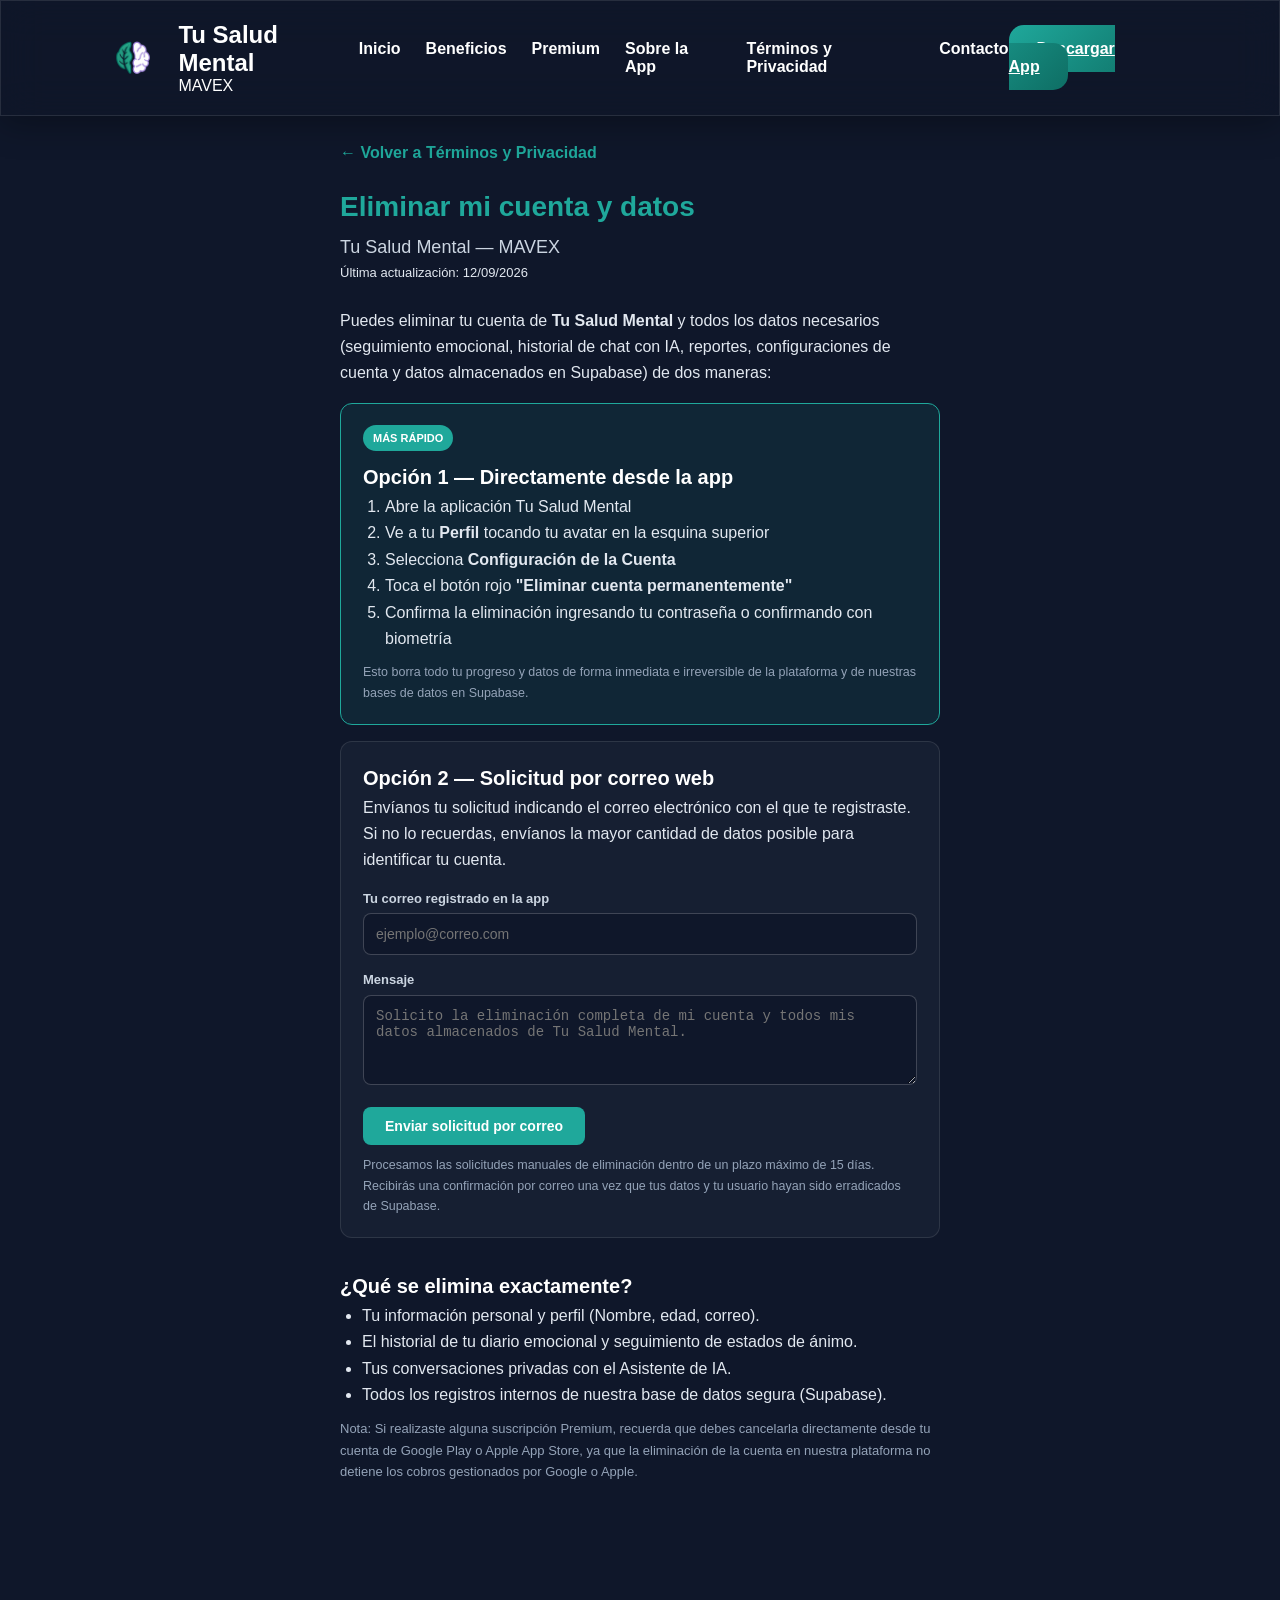
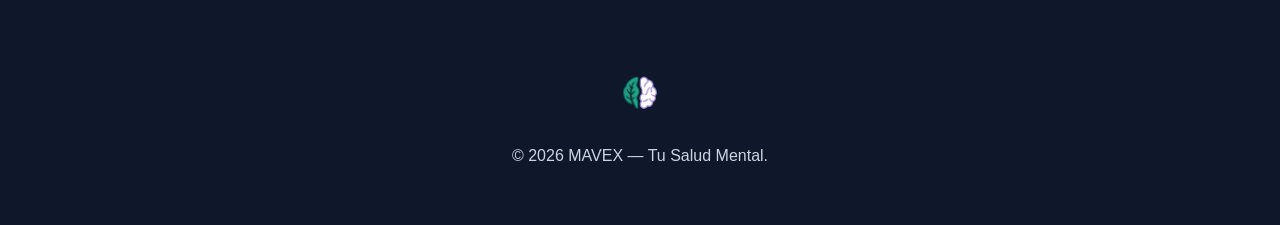
==== eliminar_cuenta.html @ bd8d9596 "Add files via upload" ====
<!DOCTYPE html>
<html lang="es">
<head>
<meta charset="UTF-8">
<meta name="viewport" content="width=device-width, initial-scale=1.0">
<title>Eliminar mi cuenta y datos — Tu Salud Mental</title>
<link rel="icon" href="assets/brain-icon.png" type="image/png">
<link rel="stylesheet" href="css/style.css">
<link rel="stylesheet" href="css/legal.css">
<style>
  .delete-container {
    max-width: 640px;
    margin: 0 auto;
    padding: 140px 20px 60px;
    line-height: 1.65;
  }
  .delete-container h1 {
    font-size: 28px;
    margin-bottom: 4px;
    color: var(--primary);
  }
  .delete-container h2 {
    font-size: 20px;
    margin-top: 32px;
    color: #FFFFFF;
  }
  .updated {
    color: #94A3B8;
    font-size: 13px;
    margin-bottom: 24px;
  }
  .option-box {
    background: rgba(30,41,59,.5);
    border-radius: 12px;
    padding: 20px 22px;
    margin: 16px 0;
    border: 1px solid rgba(255,255,255,.1);
  }
  .option-box.recommended {
    background: rgba(31,168,155,.1);
    border: 1px solid var(--primary);
  }
  .badge-delete {
    display: inline-block;
    background: var(--primary);
    color: #fff;
    font-size: 11px;
    font-weight: 700;
    padding: 4px 10px;
    border-radius: 999px;
    margin-bottom: 10px;
  }
  .delete-container ol {
    padding-left: 22px;
    color: #E2E8F0;
  }
  .delete-container p {
    color: #E2E8F0;
  }
  .delete-container a {
    color: var(--primary);
    text-decoration: none;
    font-weight: 600;
  }
  .delete-container label {
    display: block;
    font-size: 13px;
    font-weight: 700;
    margin: 14px 0 4px;
    color: #CBD5E1;
  }
  .delete-container input, .delete-container textarea {
    width: 100%;
    box-sizing: border-box;
    padding: 12px;
    border: 1px solid rgba(255,255,255,.2);
    border-radius: 8px;
    background: #0F172A;
    color: #FFF;
    font-size: 14px;
  }
  .btn-submit {
    display: inline-block;
    margin-top: 14px;
    background: var(--primary);
    color: #fff;
    padding: 11px 22px;
    border-radius: 8px;
    text-decoration: none;
    font-weight: 700;
    font-size: 14px;
    border: none;
    cursor: pointer;
    transition: .3s;
  }
  .btn-submit:hover {
    background: var(--dark);
    transform: translateY(-2px);
  }
  .fineprint {
    font-size: 12.5px !important;
    color: #94A3B8 !important;
    margin-top: 10px;
  }
</style>
</head>
<body>

<header class="navbar glass">
  <div class="logo-container">
    <img src="assets/TuSaludMental.png" class="logo" alt="Logo">
    <div>
      <h2>Tu Salud Mental</h2>
      <span>MAVEX</span>
    </div>
  </div>

  <nav>
    <a href="index.html#inicio">Inicio</a>
    <a href="index.html#beneficios">Beneficios</a>
    <a href="index.html#premium">Premium</a>
    <a href="about.html">Sobre la App</a>
    <a href="legal.html">Términos y Privacidad</a>
    <a href="contact.html">Contacto</a>
  </nav>

  <div class="nav-buttons">
    <a href="#" class="btn-primary">Descargar App</a>
  </div>
</header>

<div class="delete-container">
  <p style="margin-bottom:18px;">
    <a href="legal.html">← Volver a Términos y Privacidad</a>
  </p>

  <h1>Eliminar mi cuenta y datos</h1>
  <p style="font-size:18px; margin-top:-2px; color:#CBD5E1;">Tu Salud Mental — MAVEX</p>
  <p class="updated">Última actualización: 12/09/2026</p>

  <p>Puedes eliminar tu cuenta de <strong>Tu Salud Mental</strong> y todos los datos necesarios (seguimiento emocional, historial de chat con IA, reportes, configuraciones de cuenta y datos almacenados en Supabase) de dos maneras:</p>

  <div class="option-box recommended">
    <span class="badge-delete">MÁS RÁPIDO</span>
    <h2 style="margin-top:0;">Opción 1 — Directamente desde la app</h2>
    <ol>
      <li>Abre la aplicación Tu Salud Mental</li>
      <li>Ve a tu <strong>Perfil</strong> tocando tu avatar en la esquina superior</li>
      <li>Selecciona <strong>Configuración de la Cuenta</strong></li>
      <li>Toca el botón rojo <strong>"Eliminar cuenta permanentemente"</strong></li>
      <li>Confirma la eliminación ingresando tu contraseña o confirmando con biometría</li>
    </ol>
    <p class="fineprint">Esto borra todo tu progreso y datos de forma inmediata e irreversible de la plataforma y de nuestras bases de datos en Supabase.</p>
  </div>

  <div class="option-box">
    <h2 style="margin-top:0;">Opción 2 — Solicitud por correo web</h2>
    <p>Envíanos tu solicitud indicando el correo electrónico con el que te registraste. Si no lo recuerdas, envíanos la mayor cantidad de datos posible para identificar tu cuenta.</p>

    <label for="emailField">Tu correo registrado en la app</label>
    <input type="email" id="emailField" placeholder="ejemplo@correo.com">

    <label for="msgField">Mensaje</label>
    <textarea id="msgField" rows="4" placeholder="Solicito la eliminación completa de mi cuenta y todos mis datos almacenados de Tu Salud Mental."></textarea>

    <button class="btn-submit" onclick="sendRequest()">Enviar solicitud por correo</button>
    <p class="fineprint">Procesamos las solicitudes manuales de eliminación dentro de un plazo máximo de 15 días. Recibirás una confirmación por correo una vez que tus datos y tu usuario hayan sido erradicados de Supabase.</p>
  </div>

  <h2>¿Qué se elimina exactamente?</h2>
  <ul style="padding-left:22px; color:#E2E8F0;">
    <li>Tu información personal y perfil (Nombre, edad, correo).</li>
    <li>El historial de tu diario emocional y seguimiento de estados de ánimo.</li>
    <li>Tus conversaciones privadas con el Asistente de IA.</li>
    <li>Todos los registros internos de nuestra base de datos segura (Supabase).</li>
  </ul>
  <p style="font-size:13px; color:#94A3B8; margin-top:10px;">
    Nota: Si realizaste alguna suscripción Premium, recuerda que debes cancelarla directamente desde tu cuenta de Google Play o Apple App Store, ya que la eliminación de la cuenta en nuestra plataforma no detiene los cobros gestionados por Google o Apple.
  </p>
</div>

<footer>
  <div class="footer-logo">
    <img src="assets/TuSaludMental.png" alt="Logo MAVEX" style="width:60px;">
  </div>
  <p style="color:#CBD5E1; margin-top:20px;">
    © 2026 MAVEX — Tu Salud Mental.
  </p>
</footer>

<script>
function sendRequest(){
  var email = document.getElementById('emailField').value.trim();
  var msg = document.getElementById('msgField').value.trim() || 'Solicito la eliminación completa de mi cuenta y todos mis datos almacenados de Tu Salud Mental.';
  var body = msg + (email ? ('\n\nCorreo registrado: ' + email) : '');
  var mailto = 'mailto:mavexsoporte@gmail.com?subject=' + encodeURIComponent('Solicitud de eliminación de cuenta - Tu Salud Mental') + '&body=' + encodeURIComponent(body);
  window.location.href = mailto;
}
</script>

<script src="js/main.js"></script>
</body>
</html>
---- css/style.css ----
*{
  margin:0;
  padding:0;
  box-sizing:border-box;
}

body{
  font-family:'Inter',sans-serif;
  background:#0F172A;
  color:#FFFFFF;
  overflow-x:hidden;
}

:root{
  --primary:#1FA89B;
  --dark:#0E6E64;
  --purple:#8E7CFF;
  --light:#FFFFFF;
  --bg:#0F172A;
  --black:#FFFFFF;
}

.navbar{
  position:fixed;
  top:0;
  width:100%;
  display:flex;
  justify-content:space-between;
  align-items:center;
  padding:20px 8%;
  z-index:999;
}

.glass{
  backdrop-filter:blur(20px);
  -webkit-backdrop-filter:blur(20px);
  background:rgba(15,23,42,.4);
  border:1px solid rgba(255,255,255,.1);
  box-shadow:0 8px 32px rgba(0,0,0,.3);
  border-radius:16px;
}

.navbar.glass {
  border-radius:0;
}

.logo{
  width:60px;
  border-radius:12px;
}
.logo-container{
  display:flex;
  align-items:center;
  gap:15px;
}

nav{
  display:flex;
  gap:25px;
}

nav a{
  text-decoration:none;
  color:#FFFFFF;
  font-weight:600;
}

.hero{
  min-height:100vh;
  display:flex;
  align-items:center;
  justify-content:space-between;
  padding:120px 8%;
  gap:50px;
}


.badge{
  background:rgba(31,168,155,.1);
  color:var(--primary);
  padding:10px 18px;
  border-radius:999px;
  font-weight:700;
  display: inline-block;
  margin-bottom: 15px;
}

.hero-buttons{
  display:flex;
  gap:20px;
  margin-top:35px;
}

.btn-primary,
.btn-secondary,
.btn-glass{
  padding:15px 28px;
  border-radius:15px;
  cursor:pointer;
  transition:.3s;
  font-weight:700;
}

.btn-primary{
  background:linear-gradient(135deg,var(--primary),var(--dark));
  color:white;
}

.btn-secondary{
  background:var(--purple);
  color:white;
}
.btn-glass{
  border:1px solid rgba(255,255,255,.2);
  background:rgba(255,255,255,.1);
  color:#FFFFFF;
}

.btn-primary:hover,
.btn-secondary:hover,
.btn-glass:hover{
  transform:translateY(-5px);
}

.hero-image img{
  width:420px;
  animation:float 4s ease-in-out infinite;
}

@keyframes float{
  0%{transform:translateY(0px)}
  50%{transform:translateY(-20px)}
  100%{transform:translateY(0px)}
}

.cards-grid{
  display:grid;
  grid-template-columns:repeat(auto-fit,minmax(250px,1fr));
  gap:25px;
  margin-top:50px;
}
.card,
.testimonial{
  padding:30px;
  border-radius:25px;
  background:rgba(30,41,59,.5);
}

section{
  padding:80px 8%;
}

.section-title{
  text-align:center;
}

.section-title h2{
  font-size:3rem;
  color:#FFFFFF;
}

.section-title p{
  color:#CBD5E1;
}

.premium-section{
  display:flex;
  align-items:center;
  justify-content:space-between;
  gap:60px;
  padding:80px 8%;
  margin-top:40px;
}

.premium-left img{
  width:400px;
}

.premium-right h2{
  color:#FFFFFF;
  margin-bottom: 20px;
}

.premium-right ul{
  margin: 20px 0;
}

.premium-right li{
  margin:12px 0;
  font-size:1.1rem;
  color:#E2E8F0;
}

.faq-item{
  margin-top:20px;
  border-radius:20px;
  overflow:hidden;
}

.faq-question{
  width:100%;
  padding:20px;
  border:none;
  background:#1E293B;
  font-size:1rem;
  font-weight:700;
  cursor:pointer;
  text-align:left;
  color:#FFFFFF;
}

.faq-question:hover{
  background:#334155;
}

.faq-answer{
  display:none;
  padding:20px;
  background:#0F172A;
  color:#E2E8F0;
  font-size:1rem;
  line-height:1.6;
  border-top:1px solid #334155;
}

.faq-answer.active{
  display:block;
}

.cta{
  margin-top:120px;
  padding:100px 8%;
  text-align:center;
}

.cta h2{
  font-size:2.5rem;
  margin-bottom:10px;
}

.cta p{
  opacity:0.8;
  margin-bottom:20px;
}

footer{
  padding:60px 8%;
  text-align:center;
  margin-top:60px;
  color:#CBD5E1;
}

footer img{
  width:200px;
}

/* RESPONSIVE DESIGN - MÓVILES Y TABLETS */

/* Tablets: 768px - 900px */
@media(max-width:900px){

  nav{
    display:none;
  }

  .hero,
  .premium-section{
    flex-direction:column;
    text-align:center;
  }

  .hero-content h1{
    font-size:2.5rem;
  }

  .hero-image img,
  .premium-left img{
    width:280px;
  }
  
  img {
    max-width: 100%;
    display: block;
  }
  
}

/* Móviles: 480px - 768px */
@media(max-width:768px){

  .navbar{
    padding:15px 5%;
  }

  .logo-container h2{
    display:none;
  }

  .logo-container span{
    display:none;
  }

  .nav-buttons{
    gap:10px;
  }

  .nav-buttons .btn-primary{
    padding:10px 15px;
    font-size:0.85rem;
  }

  .hero{
    padding:80px 5% 40px 5%;
    min-height:auto;
    gap:20px;
  }

  .hero-content h1{
    font-size:2rem;
    line-height:1.2;
  }

  .hero-content p{
    font-size:0.95rem;
  }

  .badge{
    font-size:0.85rem;
    padding:8px 14px;
  }

  .hero-buttons{
    flex-direction:column;
    gap:12px;
  }

  .hero-buttons .btn-primary,
  .hero-buttons .btn-secondary,
  .hero-buttons .btn-glass{
    width:100%;
    padding:12px 20px;
    font-size:0.95rem;
  }

  .hero-image img{
    width:220px;
  }

  section{
    padding:50px 5%;
  }

  .section-title h2{
    font-size:1.8rem;
  }

  .section-title p{
    font-size:0.95rem;
  }

  .cards-grid{
    grid-template-columns:1fr;
    gap:15px;
  }

  .card,
  .testimonial{
    padding:20px;
  }

  .premium-section{
    gap:20px;
    padding:50px 5%;
    margin-top:20px;
  }

  .premium-left img{
    width:200px;
  }

  .premium-right h2{
    font-size:1.6rem;
  }

  .premium-right li{
    font-size:0.95rem;
    margin:10px 0;
  }

  .cta{
    padding:60px 5%;
    margin-top:30px;
  }

  .cta h2{
    font-size:1.6rem;
  }

  .cta p{
    font-size:0.95rem;
  }

  .faq-question{
    padding:15px;
    font-size:0.9rem;
  }

  .faq-answer{
    padding:15px;
    font-size:0.9rem;
  }

  footer{
    padding:40px 5%;
  }

  footer img{
    width:150px;
  }

}

/* Móviles pequeños: menos de 480px */
@media(max-width:480px){

  .navbar{
    padding:12px 4%;
  }

  .logo{
    width:45px;
  }

  .nav-buttons{
    gap:8px;
  }

  .nav-buttons .btn-primary{
    padding:8px 12px;
    font-size:0.75rem;
  }

  .nav-buttons button{
    font-size:1.2rem;
  }

  .hero{
    padding:70px 4% 30px 4%;
  }

  .hero-content h1{
    font-size:1.5rem;
    line-height:1.3;
  }

  .hero-content p{
    font-size:0.85rem;
  }

  .badge{
    font-size:0.75rem;
    padding:6px 12px;
  }

  .hero-buttons{
    gap:10px;
  }

  .hero-buttons .btn-primary,
  .hero-buttons .btn-secondary,
  .hero-buttons .btn-glass{
    padding:10px 16px;
    font-size:0.85rem;
    border-radius:10px;
  }

  .hero-image img{
    width:180px;
  }

  section{
    padding:40px 4%;
  }

  .section-title h2{
    font-size:1.5rem;
  }

  .section-title p{
    font-size:0.85rem;
  }

  .premium-section{
    gap:15px;
    padding:40px 4%;
  }

  .premium-left img{
    width:160px;
  }

  .premium-right h2{
    font-size:1.4rem;
  }

  .premium-right li{
    font-size:0.85rem;
    margin:8px 0;
  }

  .premium-right .btn-primary{
    width:100%;
    padding:10px 16px;
    font-size:0.85rem;
  }

  .cta{
    padding:50px 4%;
  }

  .cta h2{
    font-size:1.4rem;
    margin-bottom:10px;
  }

  .cta p{
    font-size:0.85rem;
    margin-bottom:20px;
  }

  .cta .btn-primary{
    width:100%;
    padding:10px 16px;
    font-size:0.85rem;
  }

  .faq-question{
    padding:12px;
    font-size:0.85rem;
  }

  .faq-answer{
    padding:12px;
    font-size:0.85rem;
  }

  footer{
    padding:30px 4%;
  }

  footer img{
    width:120px;
  }

}
---- css/legal.css ----
html{
  scroll-behavior:smooth;
}

.legal-container{
  display:flex;
  gap:60px;
  padding:140px 8%;
  max-width: 1400px;
  margin: 0 auto;
}

.legal-sidebar{
  width:250px;
  position:sticky;
  top:120px;
  height: fit-content;
}

.legal-sidebar a{
  display:block;
  margin-bottom:12px;
  color:#94A3B8;
  text-decoration:none;
  padding: 8px 16px;
  border-radius: 8px;
  transition: all 0.3s;
}

.legal-sidebar a:hover {
  background: rgba(31,168,155,.1);
  color: var(--primary);
}

.legal-sidebar a.active{
  background: rgba(31,168,155,.2);
  color:var(--primary);
  font-weight:600;
  border-left: 4px solid var(--primary);
}

.legal-content{
  flex: 1;
  max-width:850px;
}

.legal-content h1 {
  font-size: 2.5rem;
  margin-bottom: 8px;
  color: var(--primary);
}

.legal-date {
  color: #94A3B8;
  font-size: 0.9rem;
  margin-bottom: 40px;
  text-transform: uppercase;
  letter-spacing: 1px;
}

.legal-section {
  background: rgba(30,41,59,.5);
  border: 1px solid rgba(255,255,255,.1);
  border-radius: 16px;
  padding: 32px;
  margin-bottom: 32px;
  transition: transform 0.3s ease;
}

.legal-section:hover {
  border-color: rgba(31,168,155,.3);
  transform: translateY(-2px);
}

.legal-section h2 {
  font-size: 1.5rem;
  color: #FFFFFF;
  margin-bottom: 16px;
  display: flex;
  align-items: center;
  gap: 12px;
}

.legal-section p {
  color: #CBD5E1;
  line-height: 1.7;
  margin-bottom: 12px;
}

.legal-section ul {
  padding-left: 20px;
  color: #CBD5E1;
}

.legal-section li {
  margin-bottom: 8px;
}

.delete-account-section {
  background: rgba(31,168,155,.1);
  border-left: 4px solid var(--primary);
}

.btn-link {
  display: inline-block;
  margin-top: 16px;
  padding: 12px 24px;
  background: var(--primary);
  color: #fff;
  border-radius: 8px;
  text-decoration: none;
  font-weight: 600;
  transition: all 0.3s;
}

.btn-link:hover {
  background: var(--dark);
  transform: translateY(-2px);
}

/* BOTÓN */
#backToTop{
  position:fixed;
  bottom:30px;
  right:30px;
  background:var(--primary);
  color:white;
  border:none;
  padding:15px;
  border-radius:50%;
  cursor:pointer;
  display:none;
  font-size: 1.2rem;
  box-shadow: 0 4px 12px rgba(0,0,0,0.3);
  transition: all 0.3s;
}

#backToTop:hover {
  transform: scale(1.1);
}

/* MOBILE */
@media(max-width:900px){
  .legal-container{
    flex-direction:column;
    padding: 100px 5%;
  }

  .legal-sidebar{
    display:none;
  }
  
  .legal-section {
    padding: 24px;
  }
}
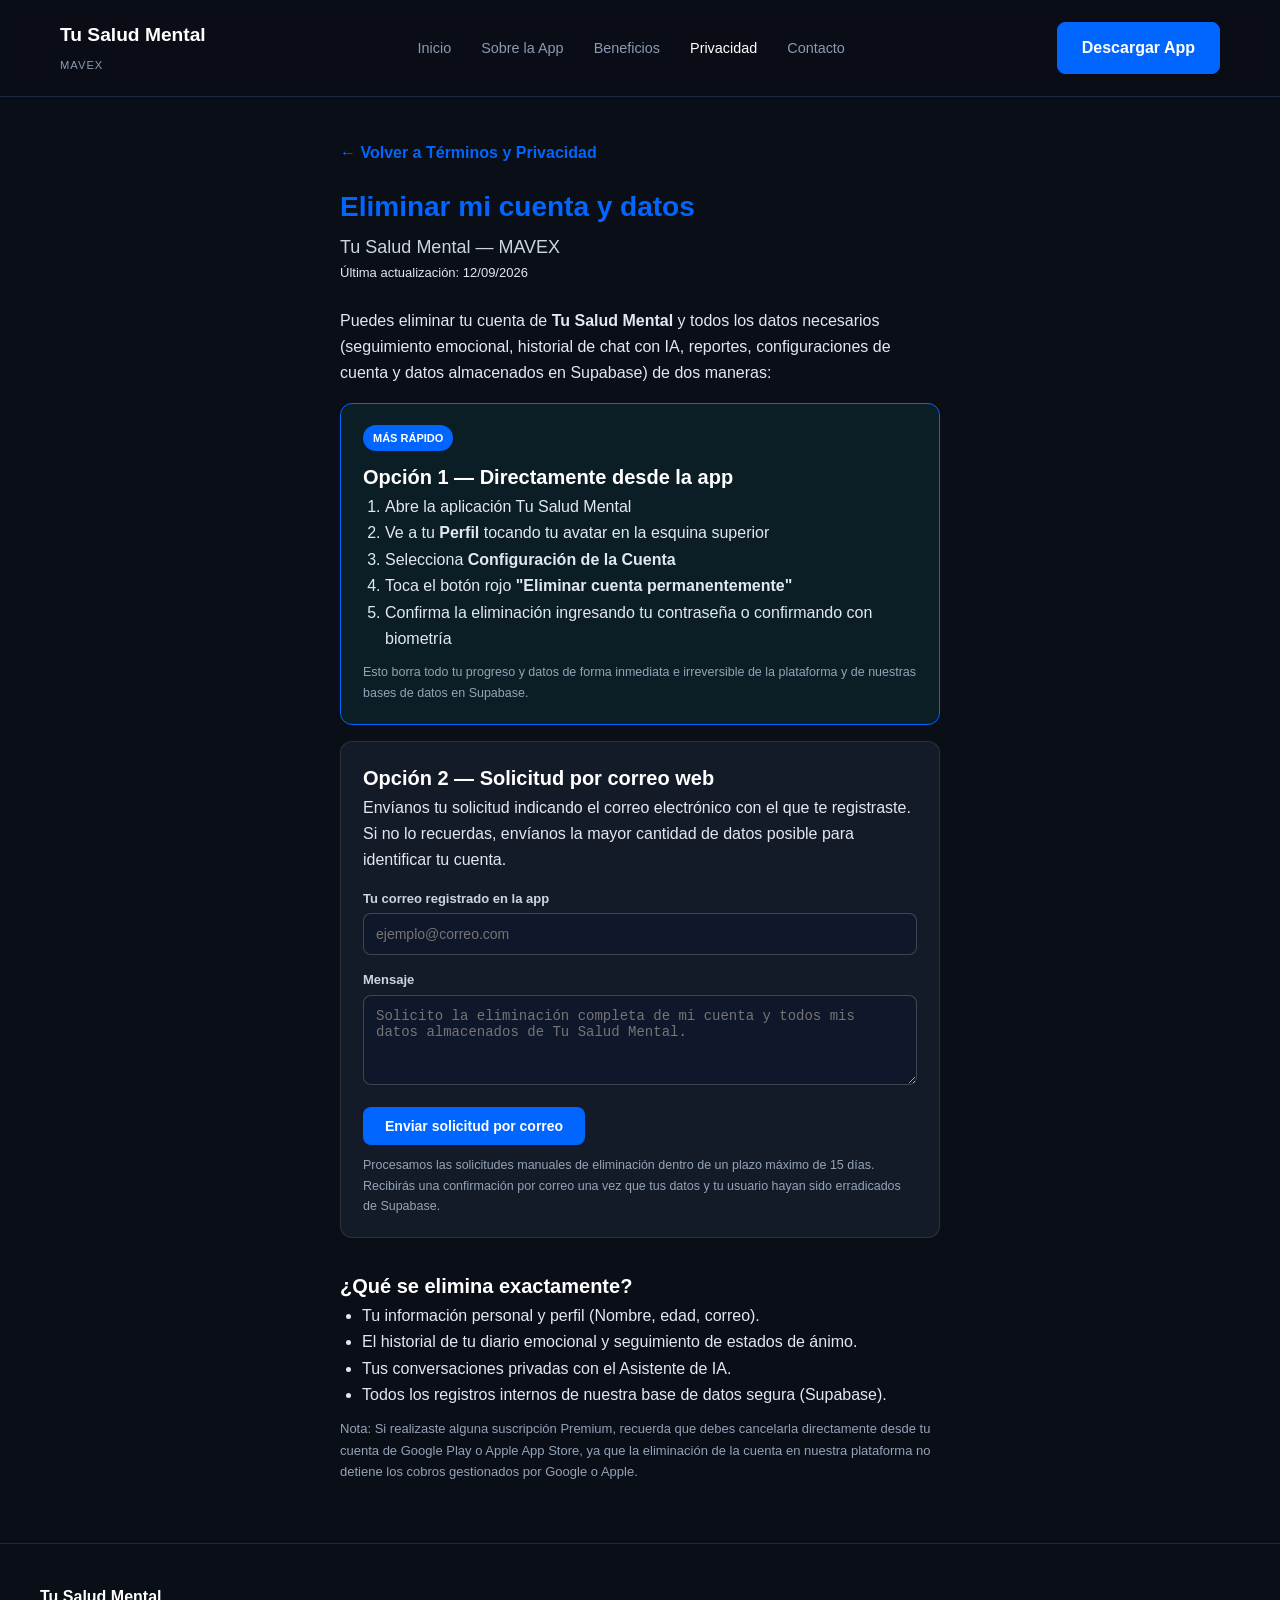
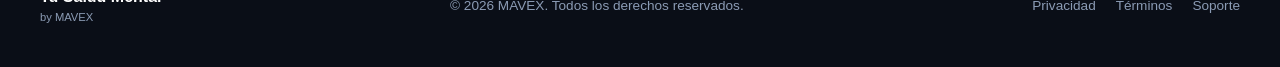
==== commit 4e847651: "reemplazo de Web" ====
--- a/eliminar_cuenta.html
+++ b/eliminar_cuenta.html
@@ -106,26 +106,21 @@
 </head>
 <body>
 
-<header class="navbar glass">
-  <div class="logo-container">
-    <img src="assets/TuSaludMental.png" class="logo" alt="Logo">
-    <div>
-      <h2>Tu Salud Mental</h2>
+<header class="navbar">
+  <div class="nav-container">
+    <div class="logo">
+      <h3>Tu Salud Mental</h3>
       <span>MAVEX</span>
     </div>
-  </div>
-
-  <nav>
-    <a href="index.html#inicio">Inicio</a>
-    <a href="index.html#beneficios">Beneficios</a>
-    <a href="index.html#premium">Premium</a>
-    <a href="about.html">Sobre la App</a>
-    <a href="legal.html">Términos y Privacidad</a>
-    <a href="contact.html">Contacto</a>
-  </nav>
-
-  <div class="nav-buttons">
-    <a href="#" class="btn-primary">Descargar App</a>
+    <nav class="nav-links">
+      <a href="index.html">Inicio</a>
+      <a href="index.html#about">Sobre la App</a>
+      <a href="index.html#servicios">Beneficios</a>
+      <!-- <a href="reserva.html" style="color: var(--primary); font-weight: 700;">Reserva Hora</a> -->
+      <a href="legal.html" class="active">Privacidad</a>
+      <a href="legal.html#contacto">Contacto</a>
+    </nav>
+    <a href="https://play.google.com/store/apps/details?id=com.mavex.tusaludmental" class="btn-primary" target="_blank">Descargar App</a>
   </div>
 </header>
 
@@ -180,12 +175,20 @@
 </div>
 
 <footer>
-  <div class="footer-logo">
-    <img src="assets/TuSaludMental.png" alt="Logo MAVEX" style="width:60px;">
-  </div>
-  <p style="color:#CBD5E1; margin-top:20px;">
-    © 2026 MAVEX — Tu Salud Mental.
-  </p>
+  <div class="footer-content">
+    <div class="footer-logo">
+      <h3>Tu Salud Mental</h3>
+      <p>by MAVEX</p>
+    </div>
+    <div class="footer-copy">
+      &copy; 2026 MAVEX. Todos los derechos reservados.
+    </div>
+    <div class="footer-links">
+      <a href="legal.html">Privacidad</a>
+      <a href="legal.html">Términos</a>
+      <a href="legal.html#contacto">Soporte</a>
+    </div>
+  </div>
 </footer>
 
 <script>
--- a/css/style.css
+++ b/css/style.css
@@ -1,555 +1,559 @@
-*{
-  margin:0;
-  padding:0;
-  box-sizing:border-box;
-}
-
-body{
-  font-family:'Inter',sans-serif;
-  background:#0F172A;
-  color:#FFFFFF;
-  overflow-x:hidden;
-}
-
-:root{
-  --primary:#1FA89B;
-  --dark:#0E6E64;
-  --purple:#8E7CFF;
-  --light:#FFFFFF;
-  --bg:#0F172A;
-  --black:#FFFFFF;
-}
-
-.navbar{
-  position:fixed;
-  top:0;
-  width:100%;
-  display:flex;
-  justify-content:space-between;
-  align-items:center;
-  padding:20px 8%;
-  z-index:999;
-}
-
-.glass{
-  backdrop-filter:blur(20px);
-  -webkit-backdrop-filter:blur(20px);
-  background:rgba(15,23,42,.4);
-  border:1px solid rgba(255,255,255,.1);
-  box-shadow:0 8px 32px rgba(0,0,0,.3);
-  border-radius:16px;
-}
-
-.navbar.glass {
-  border-radius:0;
-}
-
-.logo{
-  width:60px;
-  border-radius:12px;
-}
-.logo-container{
-  display:flex;
-  align-items:center;
-  gap:15px;
-}
-
-nav{
-  display:flex;
-  gap:25px;
-}
-
-nav a{
-  text-decoration:none;
-  color:#FFFFFF;
-  font-weight:600;
-}
-
-.hero{
-  min-height:100vh;
-  display:flex;
-  align-items:center;
-  justify-content:space-between;
-  padding:120px 8%;
-  gap:50px;
-}
-
-
-.badge{
-  background:rgba(31,168,155,.1);
-  color:var(--primary);
-  padding:10px 18px;
-  border-radius:999px;
-  font-weight:700;
-  display: inline-block;
-  margin-bottom: 15px;
-}
-
-.hero-buttons{
-  display:flex;
-  gap:20px;
-  margin-top:35px;
-}
-
-.btn-primary,
-.btn-secondary,
-.btn-glass{
-  padding:15px 28px;
-  border-radius:15px;
-  cursor:pointer;
-  transition:.3s;
-  font-weight:700;
-}
-
-.btn-primary{
-  background:linear-gradient(135deg,var(--primary),var(--dark));
-  color:white;
-}
-
-.btn-secondary{
-  background:var(--purple);
-  color:white;
-}
-.btn-glass{
-  border:1px solid rgba(255,255,255,.2);
-  background:rgba(255,255,255,.1);
-  color:#FFFFFF;
-}
-
-.btn-primary:hover,
-.btn-secondary:hover,
-.btn-glass:hover{
-  transform:translateY(-5px);
-}
-
-.hero-image img{
-  width:420px;
-  animation:float 4s ease-in-out infinite;
-}
-
-@keyframes float{
-  0%{transform:translateY(0px)}
-  50%{transform:translateY(-20px)}
-  100%{transform:translateY(0px)}
-}
-
-.cards-grid{
-  display:grid;
-  grid-template-columns:repeat(auto-fit,minmax(250px,1fr));
-  gap:25px;
-  margin-top:50px;
-}
-.card,
-.testimonial{
-  padding:30px;
-  border-radius:25px;
-  background:rgba(30,41,59,.5);
-}
-
-section{
-  padding:80px 8%;
-}
-
-.section-title{
-  text-align:center;
-}
-
-.section-title h2{
-  font-size:3rem;
-  color:#FFFFFF;
-}
-
-.section-title p{
-  color:#CBD5E1;
-}
-
-.premium-section{
-  display:flex;
-  align-items:center;
-  justify-content:space-between;
-  gap:60px;
-  padding:80px 8%;
-  margin-top:40px;
-}
-
-.premium-left img{
-  width:400px;
-}
-
-.premium-right h2{
-  color:#FFFFFF;
-  margin-bottom: 20px;
-}
-
-.premium-right ul{
-  margin: 20px 0;
-}
-
-.premium-right li{
-  margin:12px 0;
-  font-size:1.1rem;
-  color:#E2E8F0;
-}
-
-.faq-item{
-  margin-top:20px;
-  border-radius:20px;
-  overflow:hidden;
-}
-
-.faq-question{
-  width:100%;
-  padding:20px;
-  border:none;
-  background:#1E293B;
-  font-size:1rem;
-  font-weight:700;
-  cursor:pointer;
-  text-align:left;
-  color:#FFFFFF;
-}
-
-.faq-question:hover{
-  background:#334155;
-}
-
-.faq-answer{
-  display:none;
-  padding:20px;
-  background:#0F172A;
-  color:#E2E8F0;
-  font-size:1rem;
-  line-height:1.6;
-  border-top:1px solid #334155;
-}
-
-.faq-answer.active{
-  display:block;
-}
-
-.cta{
-  margin-top:120px;
-  padding:100px 8%;
-  text-align:center;
-}
-
-.cta h2{
-  font-size:2.5rem;
-  margin-bottom:10px;
-}
-
-.cta p{
-  opacity:0.8;
-  margin-bottom:20px;
-}
-
-footer{
-  padding:60px 8%;
-  text-align:center;
-  margin-top:60px;
-  color:#CBD5E1;
-}
-
-footer img{
-  width:200px;
-}
-
-/* RESPONSIVE DESIGN - MÓVILES Y TABLETS */
-
-/* Tablets: 768px - 900px */
-@media(max-width:900px){
-
-  nav{
-    display:none;
-  }
-
-  .hero,
-  .premium-section{
-    flex-direction:column;
-    text-align:center;
-  }
-
-  .hero-content h1{
-    font-size:2.5rem;
-  }
-
-  .hero-image img,
-  .premium-left img{
-    width:280px;
-  }
-  
-  img {
-    max-width: 100%;
-    display: block;
-  }
-  
-}
-
-/* Móviles: 480px - 768px */
-@media(max-width:768px){
-
-  .navbar{
-    padding:15px 5%;
-  }
-
-  .logo-container h2{
-    display:none;
-  }
-
-  .logo-container span{
-    display:none;
-  }
-
-  .nav-buttons{
-    gap:10px;
-  }
-
-  .nav-buttons .btn-primary{
-    padding:10px 15px;
-    font-size:0.85rem;
-  }
-
-  .hero{
-    padding:80px 5% 40px 5%;
-    min-height:auto;
-    gap:20px;
-  }
-
-  .hero-content h1{
-    font-size:2rem;
-    line-height:1.2;
-  }
-
-  .hero-content p{
-    font-size:0.95rem;
-  }
-
-  .badge{
-    font-size:0.85rem;
-    padding:8px 14px;
-  }
-
-  .hero-buttons{
-    flex-direction:column;
-    gap:12px;
-  }
-
-  .hero-buttons .btn-primary,
-  .hero-buttons .btn-secondary,
-  .hero-buttons .btn-glass{
-    width:100%;
-    padding:12px 20px;
-    font-size:0.95rem;
-  }
-
-  .hero-image img{
-    width:220px;
-  }
-
-  section{
-    padding:50px 5%;
-  }
-
-  .section-title h2{
-    font-size:1.8rem;
-  }
-
-  .section-title p{
-    font-size:0.95rem;
-  }
-
-  .cards-grid{
-    grid-template-columns:1fr;
-    gap:15px;
-  }
-
-  .card,
-  .testimonial{
-    padding:20px;
-  }
-
-  .premium-section{
-    gap:20px;
-    padding:50px 5%;
-    margin-top:20px;
-  }
-
-  .premium-left img{
-    width:200px;
-  }
-
-  .premium-right h2{
-    font-size:1.6rem;
-  }
-
-  .premium-right li{
-    font-size:0.95rem;
-    margin:10px 0;
-  }
-
-  .cta{
-    padding:60px 5%;
-    margin-top:30px;
-  }
-
-  .cta h2{
-    font-size:1.6rem;
-  }
-
-  .cta p{
-    font-size:0.95rem;
-  }
-
-  .faq-question{
-    padding:15px;
-    font-size:0.9rem;
-  }
-
-  .faq-answer{
-    padding:15px;
-    font-size:0.9rem;
-  }
-
-  footer{
-    padding:40px 5%;
-  }
-
-  footer img{
-    width:150px;
-  }
-
-}
-
-/* Móviles pequeños: menos de 480px */
-@media(max-width:480px){
-
-  .navbar{
-    padding:12px 4%;
-  }
-
-  .logo{
-    width:45px;
-  }
-
-  .nav-buttons{
-    gap:8px;
-  }
-
-  .nav-buttons .btn-primary{
-    padding:8px 12px;
-    font-size:0.75rem;
-  }
-
-  .nav-buttons button{
-    font-size:1.2rem;
-  }
-
-  .hero{
-    padding:70px 4% 30px 4%;
-  }
-
-  .hero-content h1{
-    font-size:1.5rem;
-    line-height:1.3;
-  }
-
-  .hero-content p{
-    font-size:0.85rem;
-  }
-
-  .badge{
-    font-size:0.75rem;
-    padding:6px 12px;
-  }
-
-  .hero-buttons{
-    gap:10px;
-  }
-
-  .hero-buttons .btn-primary,
-  .hero-buttons .btn-secondary,
-  .hero-buttons .btn-glass{
-    padding:10px 16px;
-    font-size:0.85rem;
-    border-radius:10px;
-  }
-
-  .hero-image img{
-    width:180px;
-  }
-
-  section{
-    padding:40px 4%;
-  }
-
-  .section-title h2{
-    font-size:1.5rem;
-  }
-
-  .section-title p{
-    font-size:0.85rem;
-  }
-
-  .premium-section{
-    gap:15px;
-    padding:40px 4%;
-  }
-
-  .premium-left img{
-    width:160px;
-  }
-
-  .premium-right h2{
-    font-size:1.4rem;
-  }
-
-  .premium-right li{
-    font-size:0.85rem;
-    margin:8px 0;
-  }
-
-  .premium-right .btn-primary{
-    width:100%;
-    padding:10px 16px;
-    font-size:0.85rem;
-  }
-
-  .cta{
-    padding:50px 4%;
-  }
-
-  .cta h2{
-    font-size:1.4rem;
-    margin-bottom:10px;
-  }
-
-  .cta p{
-    font-size:0.85rem;
-    margin-bottom:20px;
-  }
-
-  .cta .btn-primary{
-    width:100%;
-    padding:10px 16px;
-    font-size:0.85rem;
-  }
-
-  .faq-question{
-    padding:12px;
-    font-size:0.85rem;
-  }
-
-  .faq-answer{
-    padding:12px;
-    font-size:0.85rem;
-  }
-
-  footer{
-    padding:30px 4%;
-  }
-
-  footer img{
-    width:120px;
-  }
-
-}+/* ROOT VARIABLES */
+:root {
+  --bg-dark: #0a0e17; /* Fondo muy oscuro, azul marino */
+  --bg-card: #131b2b; /* Fondo de tarjetas */
+  --bg-card-hover: #1a253a;
+  --primary: #0066ff; /* Azul brillante como en el diseño */
+  --primary-hover: #0052cc;
+  --text-main: #ffffff;
+  --text-muted: #8b9bb4;
+  --border-color: #1e2a44;
+  --font-family: 'Inter', sans-serif;
+  --radius: 12px;
+}
+
+* {
+  margin: 0;
+  padding: 0;
+  box-sizing: border-box;
+}
+
+body {
+  font-family: var(--font-family);
+  background-color: var(--bg-dark);
+  color: var(--text-main);
+  line-height: 1.6;
+}
+
+a {
+  text-decoration: none;
+  color: inherit;
+  transition: all 0.3s ease;
+}
+
+/* BUTTONS */
+.btn-primary {
+  background-color: var(--primary);
+  color: #fff;
+  padding: 12px 24px;
+  border-radius: 8px;
+  font-weight: 600;
+  display: inline-block;
+  border: 1px solid var(--primary);
+}
+.btn-primary:hover {
+  background-color: var(--primary-hover);
+}
+
+.btn-outline {
+  background-color: transparent;
+  color: var(--text-main);
+  padding: 12px 24px;
+  border-radius: 8px;
+  font-weight: 600;
+  display: inline-block;
+  border: 1px solid var(--border-color);
+}
+.btn-outline:hover {
+  border-color: var(--text-main);
+}
+
+/* NAVBAR */
+.navbar {
+  position: fixed;
+  top: 0;
+  width: 100%;
+  background-color: rgba(10, 14, 23, 0.9);
+  backdrop-filter: blur(10px);
+  border-bottom: 1px solid var(--border-color);
+  z-index: 1000;
+}
+
+.nav-container {
+  max-width: 1200px;
+  margin: 0 auto;
+  padding: 20px;
+  display: flex;
+  justify-content: space-between;
+  align-items: center;
+}
+
+.logo h3 {
+  font-size: 1.2rem;
+  font-weight: 700;
+}
+.logo span {
+  font-size: 0.7rem;
+  color: var(--text-muted);
+  letter-spacing: 1px;
+}
+
+.nav-links {
+  display: flex;
+  gap: 30px;
+}
+.nav-links a {
+  font-weight: 500;
+  font-size: 0.9rem;
+  color: var(--text-muted);
+}
+.nav-links a.active, .nav-links a:hover {
+  color: var(--text-main);
+}
+
+/* HERO SECTION */
+.hero {
+  position: relative;
+  min-height: 95vh;
+  display: flex;
+  align-items: center;
+  padding-top: 80px; /* offset navbar */
+  background: linear-gradient(180deg, rgba(10,14,23,0.3) 0%, var(--bg-dark) 100%), 
+              url('https://images.unsplash.com/photo-1518173946687-a4c8892bbd9f?auto=format&fit=crop&q=80&w=2000') center/cover;
+}
+
+.hero-overlay {
+  position: absolute;
+  inset: 0;
+  background: rgba(10, 14, 23, 0.75);
+}
+
+.hero-content {
+  position: relative;
+  max-width: 1200px;
+  margin: 0 auto;
+  padding: 0 20px;
+  width: 100%;
+  z-index: 2;
+}
+
+.hero-text {
+  max-width: 650px;
+  margin-bottom: 60px;
+}
+
+.greeting {
+  color: #3388ff; /* Azul más brillante */
+  font-weight: 700;
+  font-size: 1.4rem;
+  display: inline-block;
+  margin-bottom: 20px;
+  background: rgba(0, 102, 255, 0.1);
+  padding: 8px 16px;
+  border-radius: 20px;
+  border: 1px solid rgba(0, 102, 255, 0.3);
+}
+
+.hero-text h1 {
+  font-size: 4rem;
+  line-height: 1.1;
+  font-weight: 800;
+  margin-bottom: 25px;
+}
+
+.hero-text .highlight {
+  color: var(--text-muted);
+  font-weight: 400;
+}
+
+.hero-text p {
+  font-size: 1.1rem;
+  color: #c0cbe0;
+  margin-bottom: 35px;
+}
+
+.hero-actions {
+  display: flex;
+  gap: 15px;
+}
+
+.trusted-by {
+  border-top: 1px solid var(--border-color);
+  padding-top: 30px;
+  margin-top: 50px;
+}
+
+.trusted-by p {
+  font-size: 0.8rem;
+  color: var(--text-muted);
+  margin-bottom: 15px;
+  text-transform: uppercase;
+  letter-spacing: 1px;
+}
+
+.logos {
+  display: flex;
+  gap: 30px;
+  color: var(--text-muted);
+  font-weight: 600;
+  font-size: 1.2rem;
+}
+
+/* ABOUT SECTION */
+.about {
+  padding: 100px 20px;
+  max-width: 1200px;
+  margin: 0 auto;
+}
+
+.section-subtitle {
+  color: var(--primary);
+  font-weight: 700;
+  font-size: 0.8rem;
+  letter-spacing: 1.5px;
+  text-transform: uppercase;
+  display: block;
+  margin-bottom: 15px;
+}
+
+.about-container {
+  display: flex;
+  gap: 60px;
+  align-items: flex-start;
+}
+
+.about-text {
+  flex: 1;
+}
+
+.about-text h2 {
+  font-size: 2.5rem;
+  margin-bottom: 25px;
+  line-height: 1.2;
+}
+
+.about-text p {
+  color: var(--text-muted);
+  margin-bottom: 30px;
+  font-size: 1.05rem;
+}
+
+.stats {
+  display: grid;
+  grid-template-columns: 1fr 1fr;
+  gap: 15px;
+  margin-bottom: 35px;
+}
+
+.stat {
+  display: flex;
+  align-items: center;
+  gap: 10px;
+  font-size: 0.95rem;
+}
+
+.about-card {
+  background-color: var(--bg-card);
+  padding: 40px;
+  border-radius: var(--radius);
+  border: 1px solid var(--border-color);
+  width: 400px;
+  display: flex;
+  flex-direction: column;
+  gap: 25px;
+}
+
+.info-row {
+  display: flex;
+  gap: 15px;
+  align-items: flex-start;
+}
+
+.info-row .icon {
+  background: rgba(0, 102, 255, 0.1);
+  padding: 10px;
+  border-radius: 50%;
+  font-size: 1.2rem;
+}
+
+.info-row h4 {
+  font-size: 0.9rem;
+  color: var(--text-muted);
+  margin-bottom: 5px;
+}
+
+.info-row p {
+  font-weight: 500;
+}
+
+/* SERVICES */
+.services {
+  padding: 100px 20px;
+  max-width: 1200px;
+  margin: 0 auto;
+}
+
+.section-header {
+  text-align: center;
+  margin-bottom: 60px;
+  display: flex;
+  flex-direction: column;
+  align-items: center;
+}
+
+.section-header h2 {
+  font-size: 2.5rem;
+}
+.section-header h2 a {
+  font-size: 1rem;
+  color: var(--primary);
+  margin-left: 20px;
+  font-weight: 500;
+}
+
+.services-grid {
+  display: grid;
+  grid-template-columns: repeat(4, 1fr);
+  gap: 25px;
+}
+
+.service-card {
+  background-color: var(--bg-card);
+  border: 1px solid var(--border-color);
+  padding: 30px;
+  border-radius: var(--radius);
+  transition: all 0.3s;
+}
+
+.service-card:hover {
+  background-color: var(--bg-card-hover);
+  transform: translateY(-5px);
+  border-color: rgba(0, 102, 255, 0.3);
+}
+
+.card-icon {
+  font-size: 2.5rem;
+  margin-bottom: 20px;
+  color: var(--primary);
+}
+
+.service-card h3 {
+  font-size: 1.2rem;
+  margin-bottom: 15px;
+}
+
+.service-card p {
+  color: var(--text-muted);
+  font-size: 0.9rem;
+}
+
+/* PROJECTS */
+.projects {
+  padding: 100px 20px;
+  max-width: 1200px;
+  margin: 0 auto;
+}
+
+.projects-grid {
+  display: grid;
+  grid-template-columns: repeat(3, 1fr);
+  gap: 30px;
+}
+
+.project-card {
+  background-color: var(--bg-card);
+  border-radius: var(--radius);
+  overflow: hidden;
+  border: 1px solid var(--border-color);
+}
+
+.project-img {
+  height: 200px;
+  background-color: #1a253a;
+  display: flex;
+  align-items: center;
+  justify-content: center;
+  color: var(--text-muted);
+  font-weight: 600;
+  border-bottom: 1px solid var(--border-color);
+}
+.placeholder-1 { background: linear-gradient(45deg, #101827, #1a253a); }
+.placeholder-2 { background: linear-gradient(45deg, #152033, #22324f); }
+.placeholder-3 { background: linear-gradient(45deg, #1c2940, #2b3e5e); }
+
+.project-info {
+  padding: 25px;
+}
+
+.project-info h3 {
+  font-size: 1.1rem;
+  margin-bottom: 5px;
+}
+
+.project-info p {
+  color: var(--primary);
+  font-size: 0.85rem;
+  font-weight: 500;
+}
+
+/* PRICING */
+.pricing {
+  padding: 100px 20px;
+  max-width: 1000px;
+  margin: 0 auto;
+}
+
+.pricing-grid {
+  display: grid;
+  grid-template-columns: repeat(2, 1fr);
+  gap: 30px;
+  margin-top: 40px;
+}
+
+.pricing-card {
+  background-color: var(--bg-card);
+  border: 1px solid var(--border-color);
+  border-radius: var(--radius);
+  padding: 40px;
+  position: relative;
+  display: flex;
+  flex-direction: column;
+}
+
+.highlight-card {
+  border-color: #10B981;
+  background-color: rgba(16, 185, 129, 0.05);
+}
+
+.highlight-card .badge {
+  position: absolute;
+  top: -15px;
+  left: 50%;
+  transform: translateX(-50%);
+  background-color: #10B981;
+  color: #fff;
+  padding: 5px 15px;
+  border-radius: 20px;
+  font-size: 0.8rem;
+  font-weight: 700;
+  white-space: nowrap;
+}
+
+.pricing-card h3 {
+  font-size: 1.8rem;
+  margin-bottom: 5px;
+}
+
+.plan-desc {
+  color: var(--text-muted);
+  font-size: 0.95rem;
+  margin-bottom: 25px;
+}
+
+.price {
+  font-size: 3rem;
+  font-weight: 800;
+  margin-bottom: 30px;
+  display: flex;
+  align-items: baseline;
+}
+
+.price .currency {
+  font-size: 1.5rem;
+  margin-right: 5px;
+}
+
+.price .period {
+  font-size: 1rem;
+  color: var(--text-muted);
+  font-weight: 400;
+}
+
+.features-list {
+  list-style: none;
+  margin-bottom: 40px;
+  flex-grow: 1;
+}
+
+.features-list li {
+  margin-bottom: 15px;
+  font-size: 0.95rem;
+  display: flex;
+  align-items: flex-start;
+  gap: 10px;
+}
+
+.features-list .check {
+  font-size: 0.9rem;
+}
+
+.btn-block {
+  display: block;
+  text-align: center;
+  width: 100%;
+}
+
+.trial-text {
+  text-align: center;
+  margin-top: 15px;
+  font-size: 0.85rem;
+  color: #FBBF24;
+  font-weight: 600;
+}
+
+/* CTA */
+.cta {
+  text-align: center;
+  padding: 100px 20px;
+  background: linear-gradient(180deg, var(--bg-dark) 0%, #0d1627 100%);
+  border-top: 1px solid var(--border-color);
+}
+
+.cta h2 {
+  font-size: 2.5rem;
+  margin-bottom: 20px;
+}
+
+.cta p {
+  color: var(--text-muted);
+  max-width: 500px;
+  margin: 0 auto 30px;
+}
+
+/* FOOTER */
+footer {
+  border-top: 1px solid var(--border-color);
+  padding: 40px 20px;
+}
+
+.footer-content {
+  max-width: 1200px;
+  margin: 0 auto;
+  display: flex;
+  justify-content: space-between;
+  align-items: center;
+}
+
+.footer-logo h3 { font-size: 1rem; }
+.footer-logo p { font-size: 0.7rem; color: var(--text-muted); }
+
+.footer-copy {
+  color: var(--text-muted);
+  font-size: 0.85rem;
+}
+
+.footer-links {
+  display: flex;
+  gap: 20px;
+}
+.footer-links a {
+  color: var(--text-muted);
+  font-size: 0.85rem;
+}
+.footer-links a:hover { color: #fff; }
+
+/* RESPONSIVE */
+@media (max-width: 900px) {
+  .nav-links { display: none; }
+  .about-container { flex-direction: column; }
+  .about-card { width: 100%; }
+  .services-grid { grid-template-columns: repeat(2, 1fr); }
+  .projects-grid { grid-template-columns: 1fr; }
+  .pricing-grid { grid-template-columns: 1fr; }
+  .hero-text h1 { font-size: 3rem; }
+}
+@media (max-width: 600px) {
+  .services-grid { grid-template-columns: 1fr; }
+  .stats { grid-template-columns: 1fr; }
+  .footer-content { flex-direction: column; gap: 20px; text-align: center; }
+}
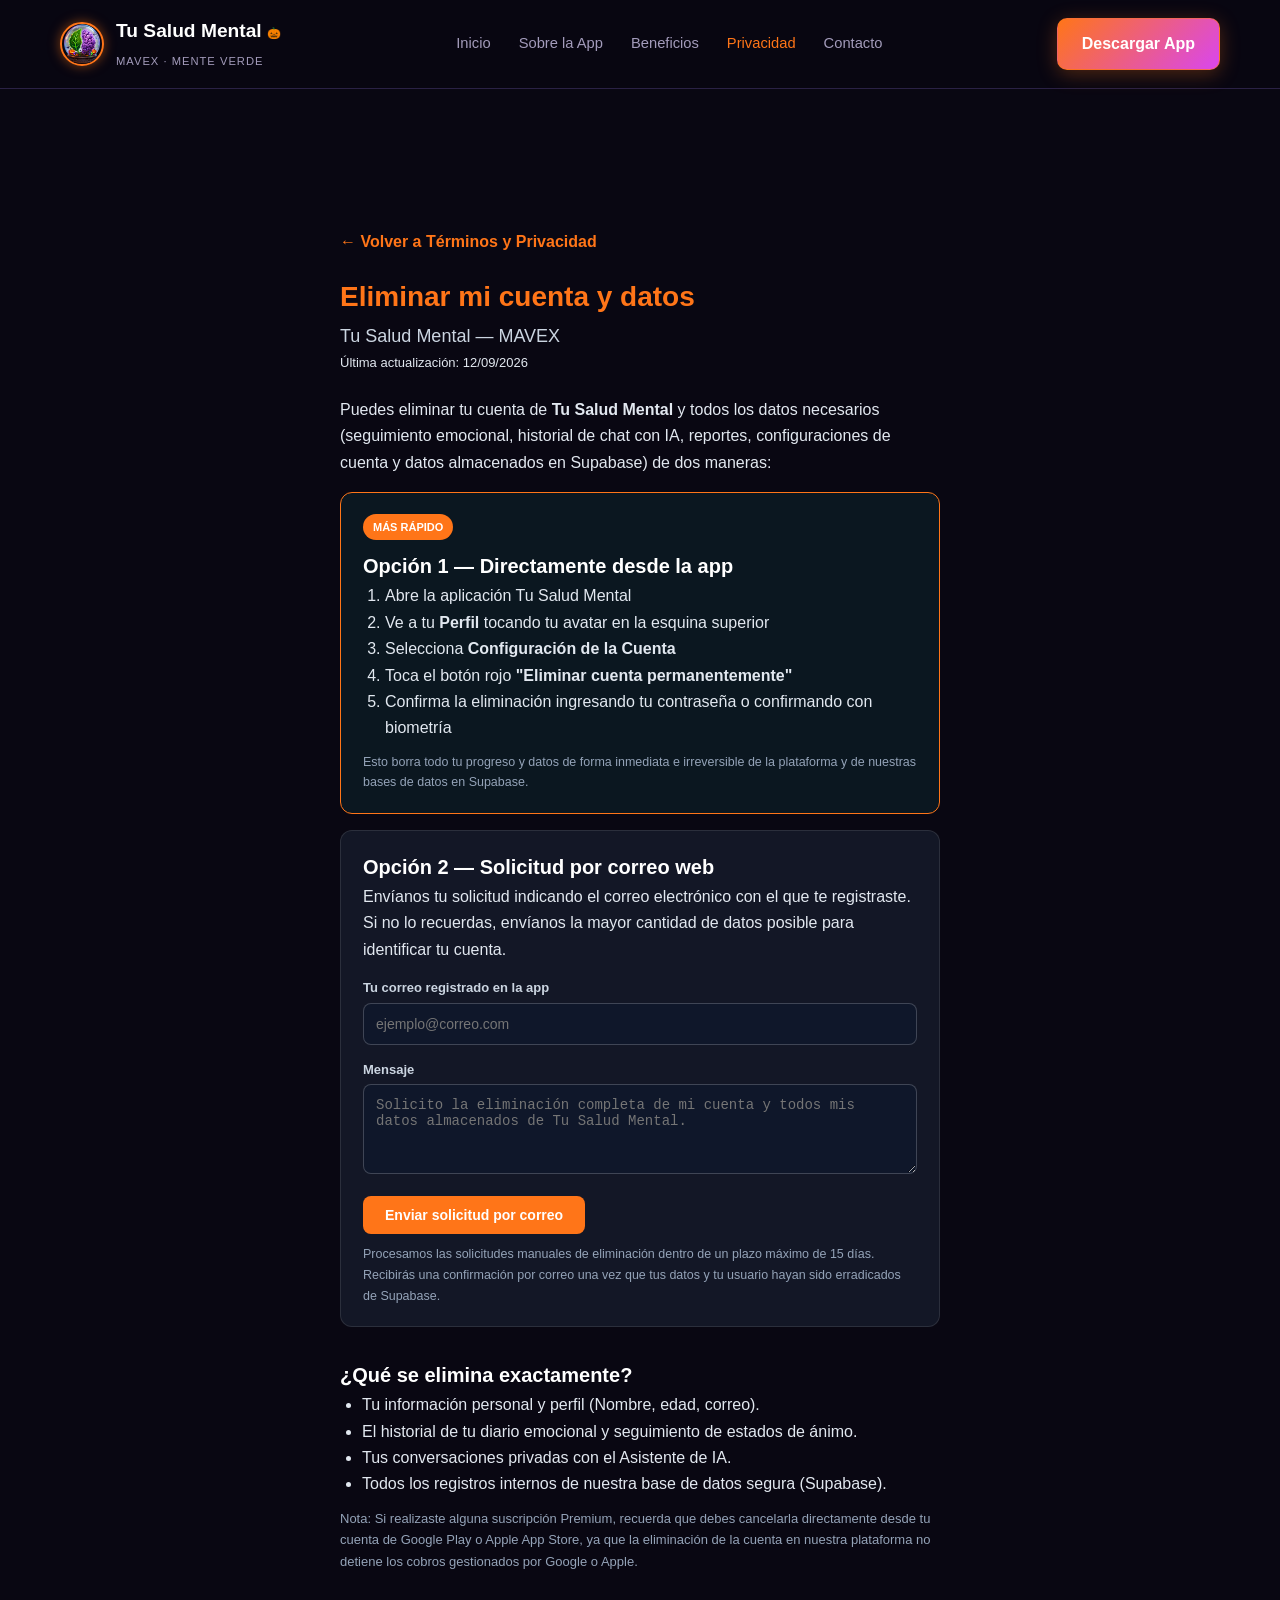
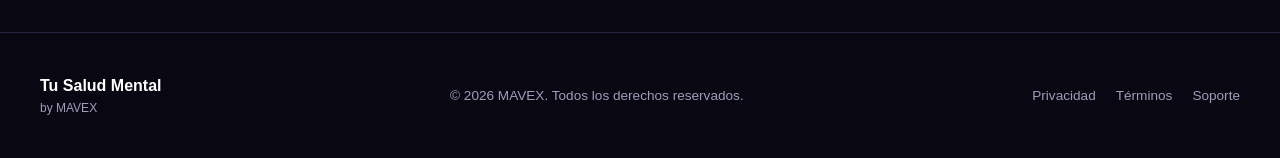
==== commit dc41ba7c: "Add files via upload" ====
--- a/eliminar_cuenta.html
+++ b/eliminar_cuenta.html
@@ -108,10 +108,13 @@
 
 <header class="navbar">
   <div class="nav-container">
-    <div class="logo">
-      <h3>Tu Salud Mental</h3>
-      <span>MAVEX</span>
-    </div>
+    <a href="index.html" class="logo">
+      <img src="assets/halloween-globo.png" alt="Logo Tu Salud Mental Halloween" class="nav-logo-img" width="44" height="44">
+      <div>
+        <h3>Tu Salud Mental <span class="halloween-tag">🎃</span></h3>
+        <span>MAVEX · MENTE VERDE</span>
+      </div>
+    </a>
     <nav class="nav-links">
       <a href="index.html">Inicio</a>
       <a href="index.html#about">Sobre la App</a>
--- a/css/style.css
+++ b/css/style.css
@@ -1,21 +1,28 @@
-/* ROOT VARIABLES */
+/* ROOT VARIABLES - HALLOWEEN EDITION */
 :root {
-  --bg-dark: #0a0e17; /* Fondo muy oscuro, azul marino */
-  --bg-card: #131b2b; /* Fondo de tarjetas */
-  --bg-card-hover: #1a253a;
-  --primary: #0066ff; /* Azul brillante como en el diseño */
-  --primary-hover: #0052cc;
+  color-scheme: dark;
+  --bg-dark: #090712; /* Fondo nocturno místico muy oscuro */
+  --bg-card: #141026; /* Fondo de tarjetas violeta nocturno */
+  --bg-card-hover: #1d1736;
+  --primary: #ff7518; /* Naranja calabaza vibrante */
+  --primary-hover: #e05e00;
+  --accent-purple: #9d4edd; /* Violeta mágico del cerebro */
+  --accent-green: #10b981; /* Verde esmeralda de la hoja */
   --text-main: #ffffff;
-  --text-muted: #8b9bb4;
-  --border-color: #1e2a44;
+  --text-muted: #a39bbb;
+  --border-color: #2a2145;
   --font-family: 'Inter', sans-serif;
-  --radius: 12px;
+  --radius: 16px;
 }
 
 * {
   margin: 0;
   padding: 0;
   box-sizing: border-box;
+}
+
+html {
+  scroll-behavior: smooth;
 }
 
 body {
@@ -23,6 +30,7 @@
   background-color: var(--bg-dark);
   color: var(--text-main);
   line-height: 1.6;
+  overflow-x: hidden;
 }
 
 a {
@@ -31,40 +39,57 @@
   transition: all 0.3s ease;
 }
 
+/* HALLOWEEN TOP BANNER */
+.halloween-banner {
+  background: linear-gradient(90deg, #3b0764 0%, #9a3412 50%, #3b0764 100%);
+  color: #fff;
+  text-align: center;
+  padding: 10px 20px;
+  font-size: 0.88rem;
+  border-bottom: 1px solid rgba(255, 117, 24, 0.4);
+  position: relative;
+  z-index: 1001;
+}
+
 /* BUTTONS */
 .btn-primary {
-  background-color: var(--primary);
+  background: linear-gradient(135deg, var(--primary) 0%, #d946ef 100%);
   color: #fff;
   padding: 12px 24px;
-  border-radius: 8px;
+  border-radius: 10px;
+  font-weight: 700;
+  display: inline-block;
+  border: 1px solid rgba(255, 117, 24, 0.6);
+  box-shadow: 0 4px 20px rgba(255, 117, 24, 0.3);
+}
+.btn-primary:hover {
+  transform: translateY(-2px);
+  box-shadow: 0 8px 25px rgba(255, 117, 24, 0.5);
+  filter: brightness(1.08);
+}
+
+.btn-outline {
+  background-color: rgba(157, 78, 221, 0.12);
+  color: var(--text-main);
+  padding: 12px 24px;
+  border-radius: 10px;
   font-weight: 600;
   display: inline-block;
-  border: 1px solid var(--primary);
-}
-.btn-primary:hover {
-  background-color: var(--primary-hover);
-}
-
-.btn-outline {
-  background-color: transparent;
-  color: var(--text-main);
-  padding: 12px 24px;
-  border-radius: 8px;
-  font-weight: 600;
-  display: inline-block;
-  border: 1px solid var(--border-color);
+  border: 1px solid var(--accent-purple);
 }
 .btn-outline:hover {
-  border-color: var(--text-main);
+  background-color: rgba(157, 78, 221, 0.25);
+  border-color: var(--primary);
+  transform: translateY(-2px);
 }
 
 /* NAVBAR */
 .navbar {
-  position: fixed;
+  position: sticky;
   top: 0;
   width: 100%;
-  background-color: rgba(10, 14, 23, 0.9);
-  backdrop-filter: blur(10px);
+  background-color: rgba(9, 7, 18, 0.88);
+  backdrop-filter: blur(12px);
   border-bottom: 1px solid var(--border-color);
   z-index: 1000;
 }
@@ -72,10 +97,25 @@
 .nav-container {
   max-width: 1200px;
   margin: 0 auto;
-  padding: 20px;
+  padding: 16px 20px;
   display: flex;
   justify-content: space-between;
   align-items: center;
+}
+
+.logo {
+  display: flex;
+  align-items: center;
+  gap: 12px;
+}
+
+.nav-logo-img {
+  width: 44px;
+  height: 44px;
+  border-radius: 50%;
+  object-fit: cover;
+  border: 2px solid var(--primary);
+  box-shadow: 0 0 12px rgba(255, 117, 24, 0.5);
 }
 
 .logo h3 {
@@ -87,35 +127,64 @@
   color: var(--text-muted);
   letter-spacing: 1px;
 }
+.halloween-tag {
+  font-size: 1rem;
+}
 
 .nav-links {
   display: flex;
-  gap: 30px;
+  gap: 28px;
 }
 .nav-links a {
   font-weight: 500;
-  font-size: 0.9rem;
+  font-size: 0.92rem;
   color: var(--text-muted);
 }
 .nav-links a.active, .nav-links a:hover {
-  color: var(--text-main);
+  color: var(--primary);
 }
 
 /* HERO SECTION */
 .hero {
   position: relative;
-  min-height: 95vh;
-  display: flex;
-  align-items: center;
-  padding-top: 80px; /* offset navbar */
-  background: linear-gradient(180deg, rgba(10,14,23,0.3) 0%, var(--bg-dark) 100%), 
-              url('https://images.unsplash.com/photo-1518173946687-a4c8892bbd9f?auto=format&fit=crop&q=80&w=2000') center/cover;
+  min-height: 90vh;
+  display: flex;
+  align-items: center;
+  padding: 60px 0 80px;
+  background: radial-gradient(circle at 75% 40%, rgba(157, 78, 221, 0.25) 0%, rgba(255, 117, 24, 0.1) 35%, var(--bg-dark) 75%),
+              url('../assets/halloween-hero.jpeg') center/cover no-repeat;
+  overflow: hidden;
 }
 
 .hero-overlay {
   position: absolute;
   inset: 0;
-  background: rgba(10, 14, 23, 0.75);
+  background: linear-gradient(90deg, rgba(9, 7, 18, 0.94) 0%, rgba(9, 7, 18, 0.85) 55%, rgba(9, 7, 18, 0.72) 100%);
+}
+
+/* Floating Halloween Elements */
+.spooky-particles {
+  position: absolute;
+  inset: 0;
+  pointer-events: none;
+  z-index: 1;
+}
+
+.spooky-float {
+  position: absolute;
+  font-size: 1.8rem;
+  opacity: 0.35;
+  animation: floatSpooky 6s ease-in-out infinite;
+}
+.spooky-float.f1 { top: 15%; left: 8%; animation-delay: 0s; }
+.spooky-float.f2 { top: 22%; right: 10%; animation-delay: 1.5s; font-size: 2.2rem; }
+.spooky-float.f3 { bottom: 25%; left: 45%; animation-delay: 2.5s; }
+.spooky-float.f4 { top: 65%; left: 12%; animation-delay: 0.8s; }
+.spooky-float.f5 { bottom: 18%; right: 8%; animation-delay: 3.2s; }
+
+@keyframes floatSpooky {
+  0%, 100% { transform: translateY(0px) rotate(0deg); }
+  50% { transform: translateY(-16px) rotate(6deg); }
 }
 
 .hero-content {
@@ -127,50 +196,104 @@
   z-index: 2;
 }
 
+.hero-grid {
+  display: grid;
+  grid-template-columns: 1.15fr 0.85fr;
+  gap: 50px;
+  align-items: center;
+  margin-bottom: 50px;
+}
+
 .hero-text {
   max-width: 650px;
-  margin-bottom: 60px;
 }
 
 .greeting {
-  color: #3388ff; /* Azul más brillante */
-  font-weight: 700;
-  font-size: 1.4rem;
+  color: #ffb703; /* Amarillo/Naranja brillante de alta visibilidad */
+  font-weight: 800;
+  font-size: 1.35rem;
   display: inline-block;
-  margin-bottom: 20px;
-  background: rgba(0, 102, 255, 0.1);
-  padding: 8px 16px;
-  border-radius: 20px;
-  border: 1px solid rgba(0, 102, 255, 0.3);
+  margin-bottom: 22px;
+  background: rgba(255, 117, 24, 0.18);
+  padding: 8px 18px;
+  border-radius: 30px;
+  border: 2px solid var(--primary);
+  box-shadow: 0 0 20px rgba(255, 117, 24, 0.45);
 }
 
 .hero-text h1 {
-  font-size: 4rem;
+  font-size: 3.8rem;
   line-height: 1.1;
   font-weight: 800;
   margin-bottom: 25px;
 }
 
 .hero-text .highlight {
-  color: var(--text-muted);
-  font-weight: 400;
+  background: linear-gradient(90deg, #ff7518, #c084fc, #34d399);
+  -webkit-background-clip: text;
+  -webkit-text-fill-color: transparent;
+  font-weight: 700;
+  font-size: 2.6rem;
+  display: block;
+  margin-top: 8px;
 }
 
 .hero-text p {
   font-size: 1.1rem;
-  color: #c0cbe0;
+  color: #dcd6f7;
   margin-bottom: 35px;
 }
 
 .hero-actions {
   display: flex;
   gap: 15px;
+  flex-wrap: wrap;
+}
+
+/* HERO VISUAL SNOWGLOBE */
+.hero-visual {
+  position: relative;
+  display: flex;
+  flex-direction: column;
+  align-items: center;
+  justify-content: center;
+}
+
+.globe-glow {
+  position: absolute;
+  width: 340px;
+  height: 340px;
+  background: radial-gradient(circle, rgba(157, 78, 221, 0.5) 0%, rgba(255, 117, 24, 0.35) 50%, transparent 75%);
+  filter: blur(35px);
+  z-index: -1;
+}
+
+.hero-globe-img {
+  width: 100%;
+  max-width: 430px;
+  height: auto;
+  filter: drop-shadow(0 15px 35px rgba(0, 0, 0, 0.7));
+  animation: floatGlobe 5s ease-in-out infinite;
+}
+
+@keyframes floatGlobe {
+  0%, 100% { transform: translateY(0px); }
+  50% { transform: translateY(-12px); }
+}
+
+.globe-caption {
+  margin-top: 12px;
+  background: rgba(20, 16, 38, 0.85);
+  border: 1px solid var(--border-color);
+  padding: 6px 16px;
+  border-radius: 20px;
+  font-size: 0.85rem;
+  color: #e9d5ff;
 }
 
 .trusted-by {
   border-top: 1px solid var(--border-color);
-  padding-top: 30px;
-  margin-top: 50px;
+  padding-top: 28px;
 }
 
 .trusted-by p {
@@ -184,9 +307,10 @@
 .logos {
   display: flex;
   gap: 30px;
-  color: var(--text-muted);
+  flex-wrap: wrap;
+  color: #dcd6f7;
   font-weight: 600;
-  font-size: 1.2rem;
+  font-size: 1.05rem;
 }
 
 /* ABOUT SECTION */
@@ -199,17 +323,17 @@
 .section-subtitle {
   color: var(--primary);
   font-weight: 700;
-  font-size: 0.8rem;
+  font-size: 0.82rem;
   letter-spacing: 1.5px;
   text-transform: uppercase;
   display: block;
-  margin-bottom: 15px;
+  margin-bottom: 12px;
 }
 
 .about-container {
   display: flex;
   gap: 60px;
-  align-items: flex-start;
+  align-items: center;
 }
 
 .about-text {
@@ -240,17 +364,41 @@
   align-items: center;
   gap: 10px;
   font-size: 0.95rem;
+  background: rgba(255, 255, 255, 0.03);
+  padding: 10px 14px;
+  border-radius: 10px;
+  border: 1px solid var(--border-color);
 }
 
 .about-card {
   background-color: var(--bg-card);
-  padding: 40px;
+  padding: 30px;
   border-radius: var(--radius);
   border: 1px solid var(--border-color);
-  width: 400px;
+  width: 420px;
   display: flex;
   flex-direction: column;
-  gap: 25px;
+  gap: 20px;
+  box-shadow: 0 12px 35px rgba(0, 0, 0, 0.4);
+}
+
+.about-card-preview {
+  width: 100%;
+  height: 210px;
+  border-radius: 12px;
+  overflow: hidden;
+  border: 1px solid rgba(255, 117, 24, 0.35);
+}
+
+.about-card-preview img {
+  width: 100%;
+  height: 100%;
+  object-fit: cover;
+  transition: transform 0.5s ease;
+}
+
+.about-card-preview:hover img {
+  transform: scale(1.05);
 }
 
 .info-row {
@@ -260,32 +408,32 @@
 }
 
 .info-row .icon {
-  background: rgba(0, 102, 255, 0.1);
+  background: rgba(255, 117, 24, 0.15);
   padding: 10px;
   border-radius: 50%;
   font-size: 1.2rem;
 }
 
 .info-row h4 {
-  font-size: 0.9rem;
-  color: var(--text-muted);
-  margin-bottom: 5px;
+  font-size: 0.85rem;
+  color: var(--text-muted);
+  margin-bottom: 3px;
 }
 
 .info-row p {
-  font-weight: 500;
+  font-weight: 600;
 }
 
 /* SERVICES */
 .services {
-  padding: 100px 20px;
+  padding: 90px 20px;
   max-width: 1200px;
   margin: 0 auto;
 }
 
 .section-header {
   text-align: center;
-  margin-bottom: 60px;
+  margin-bottom: 55px;
   display: flex;
   flex-direction: column;
   align-items: center;
@@ -293,12 +441,6 @@
 
 .section-header h2 {
   font-size: 2.5rem;
-}
-.section-header h2 a {
-  font-size: 1rem;
-  color: var(--primary);
-  margin-left: 20px;
-  font-weight: 500;
 }
 
 .services-grid {
@@ -317,31 +459,78 @@
 
 .service-card:hover {
   background-color: var(--bg-card-hover);
-  transform: translateY(-5px);
-  border-color: rgba(0, 102, 255, 0.3);
+  transform: translateY(-6px);
+  border-color: var(--primary);
+  box-shadow: 0 10px 30px rgba(255, 117, 24, 0.15);
 }
 
 .card-icon {
   font-size: 2.5rem;
   margin-bottom: 20px;
-  color: var(--primary);
 }
 
 .service-card h3 {
   font-size: 1.2rem;
-  margin-bottom: 15px;
+  margin-bottom: 12px;
 }
 
 .service-card p {
   color: var(--text-muted);
-  font-size: 0.9rem;
-}
-
-/* PROJECTS */
+  font-size: 0.92rem;
+}
+
+/* PROJECTS / GALLERY WITH REAL PROTOTYPE IMAGES */
 .projects {
   padding: 100px 20px;
   max-width: 1200px;
   margin: 0 auto;
+}
+
+.featured-banner-card {
+  background-color: var(--bg-card);
+  border: 1px solid var(--border-color);
+  border-radius: var(--radius);
+  overflow: hidden;
+  margin-bottom: 40px;
+  box-shadow: 0 15px 40px rgba(0, 0, 0, 0.45);
+}
+
+.featured-banner-card img {
+  width: 100%;
+  height: auto;
+  display: block;
+}
+
+.featured-banner-caption {
+  padding: 28px 35px;
+  display: flex;
+  justify-content: space-between;
+  align-items: center;
+  gap: 25px;
+  flex-wrap: wrap;
+  background: linear-gradient(90deg, rgba(20, 16, 38, 1) 0%, rgba(42, 33, 69, 0.8) 100%);
+}
+
+.badge-halloween {
+  display: inline-block;
+  background: rgba(255, 117, 24, 0.2);
+  color: #ffb703;
+  border: 1px solid var(--primary);
+  padding: 4px 12px;
+  border-radius: 20px;
+  font-size: 0.8rem;
+  font-weight: 700;
+  margin-bottom: 8px;
+}
+
+.featured-banner-caption h3 {
+  font-size: 1.5rem;
+  margin-bottom: 5px;
+}
+
+.featured-banner-caption p {
+  color: var(--text-muted);
+  font-size: 0.95rem;
 }
 
 .projects-grid {
@@ -355,35 +544,58 @@
   border-radius: var(--radius);
   overflow: hidden;
   border: 1px solid var(--border-color);
-}
-
-.project-img {
-  height: 200px;
-  background-color: #1a253a;
-  display: flex;
-  align-items: center;
-  justify-content: center;
-  color: var(--text-muted);
-  font-weight: 600;
+  transition: all 0.35s ease;
+  display: flex;
+  flex-direction: column;
+}
+
+.project-card:hover {
+  transform: translateY(-8px);
+  border-color: var(--accent-purple);
+  box-shadow: 0 14px 35px rgba(157, 78, 221, 0.25);
+}
+
+.project-img-wrapper {
+  width: 100%;
+  aspect-ratio: 1 / 1;
+  overflow: hidden;
+  background-color: #1a1430;
   border-bottom: 1px solid var(--border-color);
 }
-.placeholder-1 { background: linear-gradient(45deg, #101827, #1a253a); }
-.placeholder-2 { background: linear-gradient(45deg, #152033, #22324f); }
-.placeholder-3 { background: linear-gradient(45deg, #1c2940, #2b3e5e); }
+
+.project-img-wrapper img {
+  width: 100%;
+  height: 100%;
+  object-fit: cover;
+  transition: transform 0.5s ease;
+}
+
+.project-card:hover .project-img-wrapper img {
+  transform: scale(1.04);
+}
 
 .project-info {
   padding: 25px;
 }
 
+.project-tag {
+  display: inline-block;
+  font-size: 0.75rem;
+  text-transform: uppercase;
+  letter-spacing: 1px;
+  color: var(--primary);
+  font-weight: 700;
+  margin-bottom: 8px;
+}
+
 .project-info h3 {
-  font-size: 1.1rem;
-  margin-bottom: 5px;
+  font-size: 1.2rem;
+  margin-bottom: 8px;
 }
 
 .project-info p {
-  color: var(--primary);
-  font-size: 0.85rem;
-  font-weight: 500;
+  color: var(--text-muted);
+  font-size: 0.92rem;
 }
 
 /* PRICING */
@@ -410,9 +622,22 @@
   flex-direction: column;
 }
 
+.plan-offer-tag {
+  display: inline-block;
+  align-self: flex-start;
+  background: rgba(157, 78, 221, 0.2);
+  color: #e9d5ff;
+  border: 1px solid var(--accent-purple);
+  padding: 5px 12px;
+  border-radius: 20px;
+  font-size: 0.78rem;
+  font-weight: 700;
+  margin-bottom: 14px;
+}
+
 .highlight-card {
-  border-color: #10B981;
-  background-color: rgba(16, 185, 129, 0.05);
+  border-color: var(--accent-green);
+  background: linear-gradient(180deg, rgba(16, 185, 129, 0.08) 0%, var(--bg-card) 100%);
 }
 
 .highlight-card .badge {
@@ -420,7 +645,7 @@
   top: -15px;
   left: 50%;
   transform: translateX(-50%);
-  background-color: #10B981;
+  background-color: var(--accent-green);
   color: #fff;
   padding: 5px 15px;
   border-radius: 20px;
@@ -495,8 +720,20 @@
 .cta {
   text-align: center;
   padding: 100px 20px;
-  background: linear-gradient(180deg, var(--bg-dark) 0%, #0d1627 100%);
+  background: radial-gradient(circle at center, rgba(157, 78, 221, 0.2) 0%, var(--bg-dark) 75%);
   border-top: 1px solid var(--border-color);
+}
+
+.cta-inner {
+  max-width: 650px;
+  margin: 0 auto;
+}
+
+.cta-icon {
+  width: 90px;
+  height: 90px;
+  margin-bottom: 20px;
+  filter: drop-shadow(0 0 20px rgba(255, 117, 24, 0.5));
 }
 
 .cta h2 {
@@ -506,7 +743,7 @@
 
 .cta p {
   color: var(--text-muted);
-  max-width: 500px;
+  max-width: 540px;
   margin: 0 auto 30px;
 }
 
@@ -525,7 +762,7 @@
 }
 
 .footer-logo h3 { font-size: 1rem; }
-.footer-logo p { font-size: 0.7rem; color: var(--text-muted); }
+.footer-logo p { font-size: 0.75rem; color: var(--text-muted); }
 
 .footer-copy {
   color: var(--text-muted);
@@ -540,17 +777,22 @@
   color: var(--text-muted);
   font-size: 0.85rem;
 }
-.footer-links a:hover { color: #fff; }
+.footer-links a:hover { color: var(--primary); }
 
 /* RESPONSIVE */
 @media (max-width: 900px) {
   .nav-links { display: none; }
+  .hero-grid { grid-template-columns: 1fr; text-align: center; }
+  .hero-text { margin: 0 auto; }
+  .hero-actions { justify-content: center; }
   .about-container { flex-direction: column; }
   .about-card { width: 100%; }
   .services-grid { grid-template-columns: repeat(2, 1fr); }
   .projects-grid { grid-template-columns: 1fr; }
   .pricing-grid { grid-template-columns: 1fr; }
-  .hero-text h1 { font-size: 3rem; }
+  .hero-text h1 { font-size: 2.8rem; }
+  .hero-text .highlight { font-size: 2rem; }
+  .featured-banner-caption { flex-direction: column; text-align: center; }
 }
 @media (max-width: 600px) {
   .services-grid { grid-template-columns: 1fr; }
